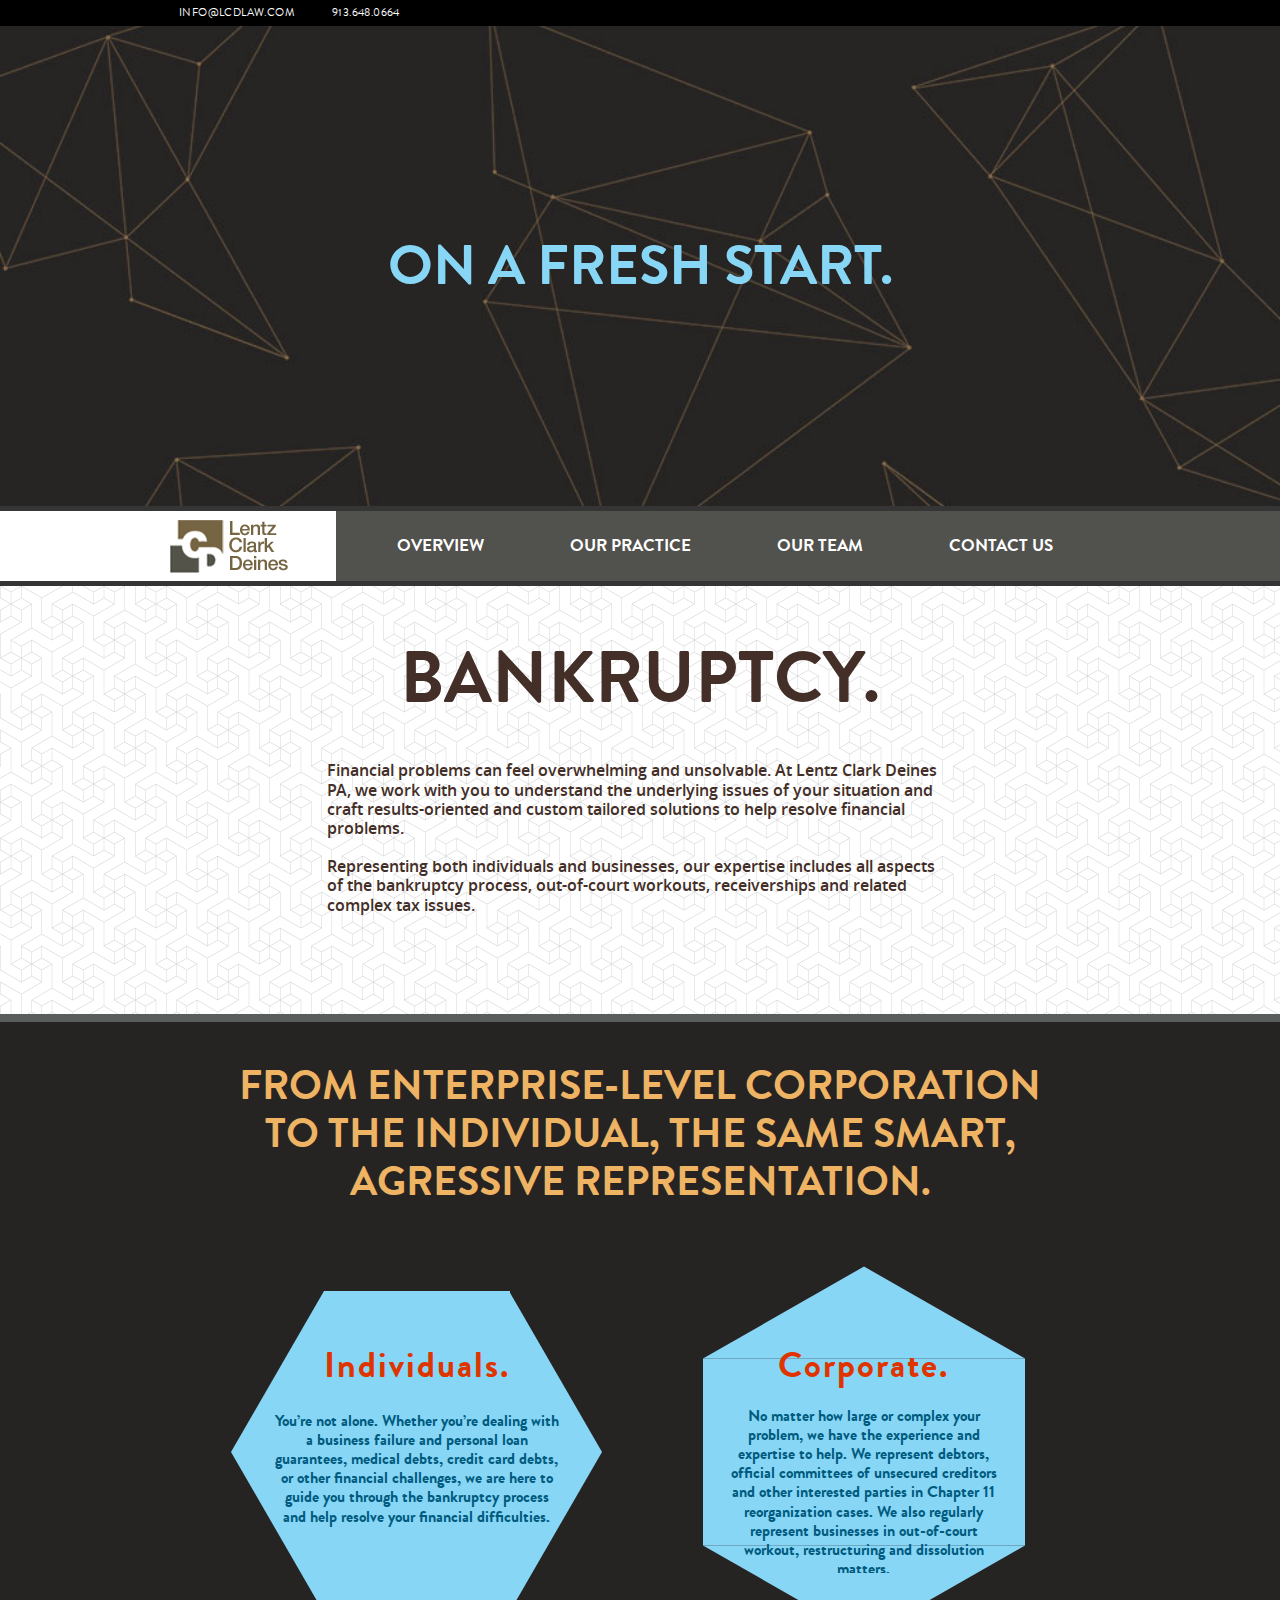
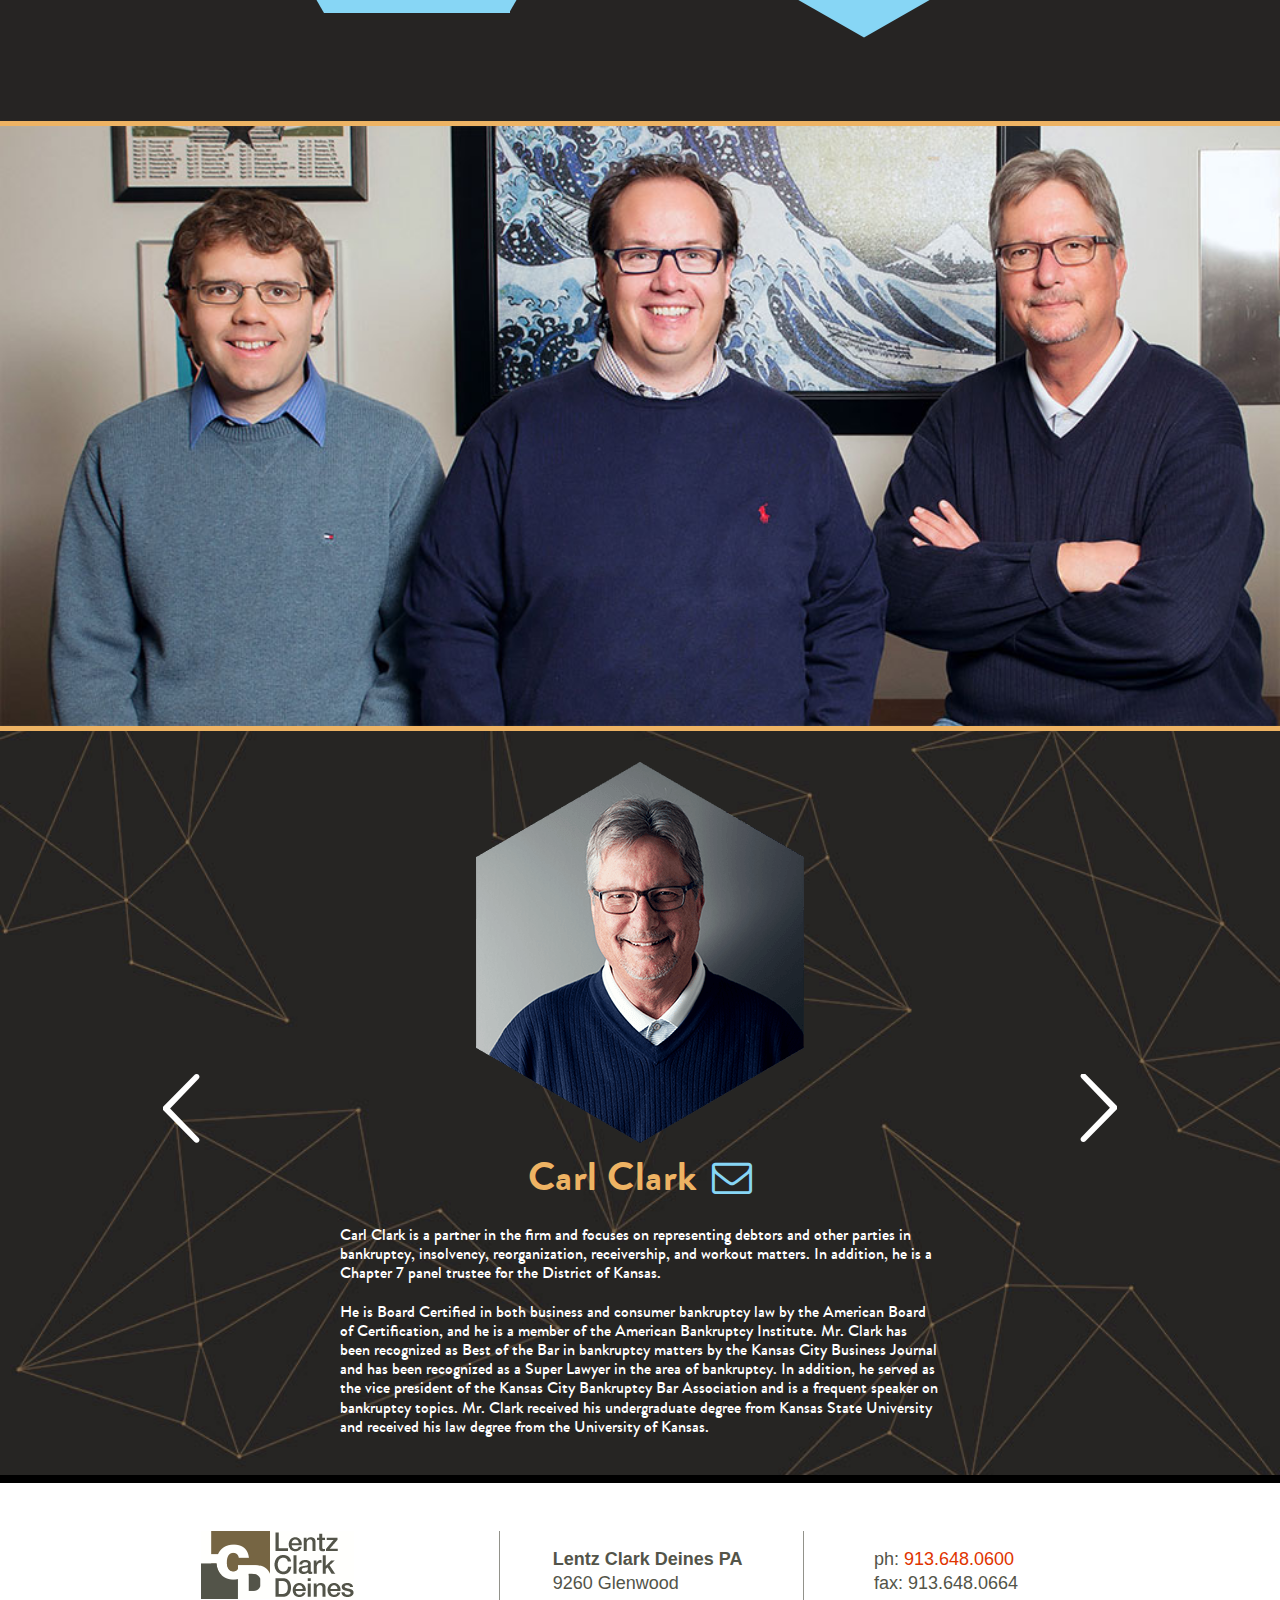
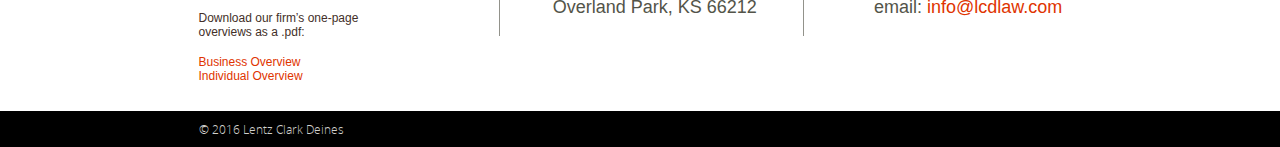
==== index.html @ d504918f "LCD site without JS integrated" ====
<!DOCTYPE html>
<html>
<head>
	<!-- set the encoding of your site -->
	<meta charset="utf-8">
	<!-- set the viewport width and initial-scale on mobile devices -->
	<meta name="viewport" content="width=device-width, initial-scale=1.0">
	<title>LentzClarkDeines</title>
	<!-- include the site stylesheet -->
	<link media="all" rel="stylesheet" href="css/main.css">
	<!-- include jQuery library -->
	<script type="text/javascript" src="http://ajax.googleapis.com/ajax/libs/jquery/1.11.2/jquery.min.js" defer></script>
	<script type="text/javascript">window.jQuery || document.write('<script src="js/jquery-1.11.2.min.js"><\/script>')</script>
	<!-- include custom JavaScript -->
	<script type="text/javascript" src="js/jquery.main.js" defer></script>
</head>
<body>
	<!-- main container of all the page elements -->
	<div id="wrapper">
		<!-- topbar -->
		<div class="topbar">
			<div class="container">
				<ul>
					<li><a href="mailto:&#105;&#110;&#102;&#111;&#064;&#108;&#099;&#100;&#108;&#097;&#119;&#046;&#099;&#111;&#109;">&#105;&#110;&#102;&#111;&#064;&#108;&#099;&#100;&#108;&#097;&#119;&#046;&#099;&#111;&#109;</a></li>
					<li><a href="tel:9136480664">913.648.0664</a></li>
				</ul>
			</div>
		</div>
		<!-- visaul -->
		<section class="visual">
			<div class="container">
				<span class="onload">A Fresh Perspective.</span>
				<span class="afterload">On A Fresh Start.</span>
			</div>
		</section
		><!-- header of the page -->
		<header id="header">
			<div class="fixed-block">
				<div class="container">
					<!-- page logo -->
					<div class="logo"><a href=""><img src="images/logo.png" alt="LentzClarkDeines"></a></div>
					<!-- main navigation of the page -->
					<a href="#" class="nav-opener"><span></span></a>
					<nav id="nav">
						<ul>
							<li><a href="#overview">overview</a></li>
							<li><a href="#practice">our practice</a></li>
							<li><a href="#team">Our Team</a></li>
							<li><a href="#footer">Contact us</a></li>
						</ul>
					</nav>
				</div>
			</div>
		</header>
		<!-- contain main informative part of the site -->
		<div id="main">
			<!-- overview -->
			<div class="overview" id="overview">
				<div class="container">
					<h1>Bankruptcy.</h1>
					<p>Financial problems can feel overwhelming and unsolvable. At Lentz Clark Deines PA, we work with you to understand the underlying issues of your situation and craft results-oriented and custom tailored solutions to help resolve financial problems.</p>
					<p>Representing both individuals and businesses, our expertise includes all aspects of the bankruptcy process, out-of-court workouts, receiverships and related complex tax issues.</p>
				</div>
			</div>
			<!-- practice -->
			<div class="practice" id="practice">
				<div class="container">
					<h2>From enterprise-level corporation to the individual, the same smart, agressive representation.</h2>
					<div class="two-columns">
						<div class="column">
							<div class="box box1">
								<span class="shape"></span>
								<div class="text">
									<h3>Individuals.</h3>
									<p>You’re not alone. Whether you’re dealing with a business failure and personal loan guarantees, medical debts, credit card debts, or other financial challenges, we are here to guide you through the bankruptcy process and help resolve your financial difficulties.</p>
								</div>
							</div>
						</div>
						<div class="column">
							<div class="box box2">
								<span class="shape"></span>
								<div class="text">
									<h3>Corporate.</h3>
									<p>No matter how large or complex your problem, we have the experience and expertise to help. We represent debtors, official committees of unsecured creditors and other interested parties in Chapter 11 reorganization cases. We also regularly represent businesses in out-of-court workout, restructuring and dissolution matters.</p>
								</div>
							</div>
						</div>
					</div>
				</div>
			</div>
			<!-- photo holder -->
			<div class="photo-holder">
				<img src="images/img01.jpg" alt="">
			</div>
			<!-- team -->
			<div class="team" id="team">
				<div class="container">
					<div class="slideset">
						<div class="slide">
							<div class="img-holder">
								<img src="images/img02.png" alt="">
							</div>
							<strong class="title">Carl Clark <a href="mailto:&#105;&#110;&#102;&#111;&#064;&#108;&#099;&#100;&#108;&#097;&#119;&#046;&#099;&#111;&#109;" class="icon-envelope-o"></a></strong>
							<p>Carl Clark is a partner in the firm and focuses on representing debtors and other parties in bankruptcy, insolvency, reorganization, receivership, and workout matters. In addition, he is a Chapter 7 panel trustee for the District of Kansas.</p>
							<p>He is Board Certified in both business and consumer bankruptcy law by the American Board of Certification, and he is a member of the American Bankruptcy Institute. Mr. Clark has been recognized as Best of the Bar in bankruptcy matters by the Kansas City Business Journal and has been recognized as a Super Lawyer in the area of bankruptcy. In addition, he served as the vice president of the Kansas City Bankruptcy Bar Association and is a frequent speaker on bankruptcy topics. Mr. Clark received his undergraduate degree from Kansas State University and received his law degree from the University of Kansas.</p>
						</div>
						<div class="slide">
							<div class="img-holder">
								<img src="images/img02.png" alt="">
							</div>
							<strong class="title">Carl Clark 2 <a href="mailto:&#105;&#110;&#102;&#111;&#064;&#108;&#099;&#100;&#108;&#097;&#119;&#046;&#099;&#111;&#109;" class="icon-envelope-o"></a></strong>
							<p>Carl Clark is a partner in the firm and focuses on representing debtors and other parties in bankruptcy, insolvency, reorganization, receivership, and workout matters. In addition, he is a Chapter 7 panel trustee for the District of Kansas.</p>
							<p>He is Board Certified in both business and consumer bankruptcy law by the American Board of Certification, and he is a member of the American Bankruptcy Institute. Mr. Clark has been recognized as Best of the Bar in bankruptcy matters by the Kansas City Business Journal and has been recognized as a Super Lawyer in the area of bankruptcy. In addition, he served as the vice president of the Kansas City Bankruptcy Bar Association and is a frequent speaker on bankruptcy topics. Mr. Clark received his undergraduate degree from Kansas State University and received his law degree from the University of Kansas.</p>
						</div>
					</div>
					<a class="btn-prev" href="#"><i class="icon-arrow-left"></i></a>
					<a class="btn-next" href="#"><i class="icon-arrow-right"></i></a>
				</div>
			</div>
		</div>
		<!-- footer of the page -->
		<footer id="footer">
			<div class="container">
				<div class="info">
					<!-- page logo -->
					<div class="logo"><a href=""><img src="images/logo2.png" alt="LentzClarkDeines"></a></div>
					<p>Download our firm’s one-page <br>overviews as a .pdf:</p>
					<ul>
						<li><a href="">Business Overview</a></li>
						<li><a href="">Individual Overview</a></li>
					</ul>
				</div>
				<div class="contact">
					<address><strong>Lentz Clark Deines PA</strong> 9260 Glenwood <br>Overland Park, KS 66212</address>
					<ul>
						<li>ph: <a href="tel:9136480600">913.648.0600</a></li>
						<li>fax: 913.648.0664</li>
						<li>email: <a href="mailto:&#105;&#110;&#102;&#111;&#064;&#108;&#099;&#100;&#108;&#097;&#119;&#046;&#099;&#111;&#109;">&#105;&#110;&#102;&#111;&#064;&#108;&#099;&#100;&#108;&#097;&#119;&#046;&#099;&#111;&#109;</a></li>
					</ul>
				</div>
			</div>
			<div class="copyrights">
				<div class="container">
					<p>&copy; 2016 <a href="">Lentz Clark Deines</a></p>
				</div>
			</div>
		</footer>
	</div>
</body>
</html>
---- css/main.css ----
/* ---------------------------------------------------------
	1. General reset
	2. Embedded fonts styles
	3. icomoon fonts styles
	4. Common site styles
	5. Print style
	---------------------------------------------------------*/

/*! normalize.css v3.0.3 | MIT License | github.com/necolas/normalize.css */

/**
 * 1. Set default font family to sans-serif.
 * 2. Prevent iOS and IE text size adjust after device orientation change,
 *    without disabling user zoom.
 */

html {
	font-family: sans-serif; /* 1 */
	-ms-text-size-adjust: 100%; /* 2 */
	-webkit-text-size-adjust: 100%; /* 2 */
}

/**
 * Remove default margin.
 */

body {
	margin: 0;
}

/* HTML5 display definitions
   ========================================================================== */

/**
 * Correct `block` display not defined for any HTML5 element in IE 8/9.
 * Correct `block` display not defined for `details` or `summary` in IE 10/11
 * and Firefox.
 * Correct `block` display not defined for `main` in IE 11.
 */

article,
aside,
details,
figcaption,
figure,
footer,
header,
hgroup,
main,
menu,
nav,
section,
summary {
	display: block;
}

/**
 * 1. Correct `inline-block` display not defined in IE 8/9.
 * 2. Normalize vertical alignment of `progress` in Chrome, Firefox, and Opera.
 */

audio,
canvas,
progress,
video {
	display: inline-block; /* 1 */
	vertical-align: baseline; /* 2 */
}

/**
 * Prevent modern browsers from displaying `audio` without controls.
 * Remove excess height in iOS 5 devices.
 */

audio:not([controls]) {
	display: none;
	height: 0;
}

/**
 * Address `[hidden]` styling not present in IE 8/9/10.
 * Hide the `template` element in IE 8/9/10/11, Safari, and Firefox < 22.
 */

[hidden],
template {
	display: none;
}

/* Links
   ========================================================================== */

/**
 * Remove the gray background color from active links in IE 10.
 */

a {
	background-color: transparent;
}

/**
 * Improve readability of focused elements when they are also in an
 * active/hover state.
 */

a:active,
a:hover {
	outline: 0;
}

/* Text-level semantics
   ========================================================================== */

/**
 * Address styling not present in IE 8/9/10/11, Safari, and Chrome.
 */

abbr[title] {
	border-bottom: 1px dotted;
}

/**
 * Address style set to `bolder` in Firefox 4+, Safari, and Chrome.
 */

b,
strong {
	font-weight: bold;
}

/**
 * Address styling not present in Safari and Chrome.
 */

dfn {
	font-style: italic;
}

/**
 * Address variable `h1` font-size and margin within `section` and `article`
 * contexts in Firefox 4+, Safari, and Chrome.
 */

h1 {
	font-size: 2em;
	margin: .67em 0;
}

/**
 * Address styling not present in IE 8/9.
 */

mark {
	background: #ff0;
	color: #000;
}

/**
 * Address inconsistent and variable font size in all browsers.
 */

small {
	font-size: 80%;
}

/**
 * Prevent `sub` and `sup` affecting `line-height` in all browsers.
 */

sub,
sup {
	font-size: 75%;
	line-height: 0;
	position: relative;
	vertical-align: baseline;
}

sup {
	top: -.5em;
}

sub {
	bottom: -.25em;
}

/* Embedded content
   ========================================================================== */

/**
 * Remove border when inside `a` element in IE 8/9/10.
 */

img {
	border: 0;
}

/**
 * Correct overflow not hidden in IE 9/10/11.
 */

svg:not(:root) {
	overflow: hidden;
}

/* Grouping content
   ========================================================================== */

/**
 * Address margin not present in IE 8/9 and Safari.
 */

figure {
	margin: 1em 40px;
}

/**
 * Address differences between Firefox and other browsers.
 */

hr {
	box-sizing: content-box;
	height: 0;
}

/**
 * Contain overflow in all browsers.
 */

pre {
	overflow: auto;
}

/**
 * Address odd `em`-unit font size rendering in all browsers.
 */

code,
kbd,
pre,
samp {
	font-family: monospace, monospace;
	font-size: 1em;
}

/* Forms
   ========================================================================== */

/**
 * Known limitation: by default, Chrome and Safari on OS X allow very limited
 * styling of `select`, unless a `border` property is set.
 */

/**
 * 1. Correct color not being inherited.
 *    Known issue: affects color of disabled elements.
 * 2. Correct font properties not being inherited.
 * 3. Address margins set differently in Firefox 4+, Safari, and Chrome.
 */

button,
input,
optgroup,
select,
textarea {
	color: inherit; /* 1 */
	font: inherit; /* 2 */
	margin: 0; /* 3 */
}

/**
 * Address `overflow` set to `hidden` in IE 8/9/10/11.
 */

button {
	overflow: visible;
}

/**
 * Address inconsistent `text-transform` inheritance for `button` and `select`.
 * All other form control elements do not inherit `text-transform` values.
 * Correct `button` style inheritance in Firefox, IE 8/9/10/11, and Opera.
 * Correct `select` style inheritance in Firefox.
 */

button,
select {
	text-transform: none;
}

/**
 * 1. Avoid the WebKit bug in Android 4.0.* where (2) destroys native `audio`
 *    and `video` controls.
 * 2. Correct inability to style clickable `input` types in iOS.
 * 3. Improve usability and consistency of cursor style between image-type
 *    `input` and others.
 */

button,
html input[type="button"],
input[type="reset"],
input[type="submit"] {
	-webkit-appearance: button; /* 2 */
	cursor: pointer; /* 3 */
}

/**
 * Re-set default cursor for disabled elements.
 */

button[disabled],
html input[disabled] {
	cursor: default;
}

/**
 * Remove inner padding and border in Firefox 4+.
 */

button::-moz-focus-inner,
input::-moz-focus-inner {
	border: 0;
	padding: 0;
}

/**
 * Address Firefox 4+ setting `line-height` on `input` using `!important` in
 * the UA stylesheet.
 */

input {
	line-height: normal;
}

/**
 * It's recommended that you don't attempt to style these elements.
 * Firefox's implementation doesn't respect box-sizing, padding, or width.
 *
 * 1. Address box sizing set to `content-box` in IE 8/9/10.
 * 2. Remove excess padding in IE 8/9/10.
 */

input[type="checkbox"],
input[type="radio"] {
	box-sizing: border-box; /* 1 */
	padding: 0; /* 2 */
}

/**
 * Fix the cursor style for Chrome's increment/decrement buttons. For certain
 * `font-size` values of the `input`, it causes the cursor style of the
 * decrement button to change from `default` to `text`.
 */

input[type="number"]::-webkit-inner-spin-button,
input[type="number"]::-webkit-outer-spin-button {
	height: auto;
}

/**
 * 1. Address `appearance` set to `searchfield` in Safari and Chrome.
 * 2. Address `box-sizing` set to `border-box` in Safari and Chrome.
 */

input[type="search"] {
	-webkit-appearance: textfield; /* 1 */
	box-sizing: content-box; /* 2 */
}

/**
 * Remove inner padding and search cancel button in Safari and Chrome on OS X.
 * Safari (but not Chrome) clips the cancel button when the search input has
 * padding (and `textfield` appearance).
 */

input[type="search"]::-webkit-search-cancel-button,
input[type="search"]::-webkit-search-decoration {
	-webkit-appearance: none;
}

/**
 * Define consistent border, margin, and padding.
 */

fieldset {
	border: 1px solid #c0c0c0;
	margin: 0 2px;
	padding: .35em .625em .75em;
}

/**
 * 1. Correct `color` not being inherited in IE 8/9/10/11.
 * 2. Remove padding so people aren't caught out if they zero out fieldsets.
 */

legend {
	border: 0; /* 1 */
	padding: 0; /* 2 */
}

/**
 * Remove default vertical scrollbar in IE 8/9/10/11.
 */

textarea {
	overflow: auto;
}

/**
 * Don't inherit the `font-weight` (applied by a rule above).
 * NOTE: the default cannot safely be changed in Chrome and Safari on OS X.
 */

optgroup {
	font-weight: bold;
}

/* Tables
   ========================================================================== */

/**
 * Remove most spacing between table cells.
 */

table {
	border-collapse: collapse;
	border-spacing: 0;
}

td,
th {
	padding: 0;
}

#nav > ul,
.topbar ul,
#footer .info ul,
#footer .contact ul {
	margin: 0;
	padding: 0;
	list-style: none;
}

.clearfix:after,
.container:after {
	content: "";
	display: block;
	clear: both;
}

.ellipsis {
	white-space: nowrap; /* 1 */
	text-overflow: ellipsis; /* 2 */
	overflow: hidden;
}

html {
	box-sizing: border-box;
}

*,
*:before,
*:after {
	box-sizing: inherit;
}

* {
	max-height: 1000000px;
}

body {
	color: #432f28;
	background: #fff;
	font: 16px/1.2 "open_sans", "Arial", sans-serif;
	min-width: 320px;
	-webkit-font-smoothing: antialiased;
	-moz-osx-font-smoothing: grayscale;
}

img {
	max-width: 100%;
	height: auto;
}

.gm-style img {
	max-width: none;
}

h1,
.h1,
h2,
.h2,
h3,
.h3,
h4,
.h4,
h5,
.h5,
h6,
.h6,
.h {
	font-family: "brandon_grotesque", "Arial", sans-serif;
	font-weight: bold;
	margin: 0 0 .5em;
	color: inherit;
}

h1,
.h1 {
	font-size: 30px;
}

h2,
.h2 {
	font-size: 27px;
}

h3,
.h3 {
	font-size: 24px;
}

h4,
.h4 {
	font-size: 21px;
}

h5,
.h5 {
	font-size: 17px;
}

h6,
.h6 {
	font-size: 15px;
}

p {
	margin: 0 0 1em;
}

a {
	color: #e03400;
}

a:hover,
a:focus {
	text-decoration: none;
}

a:hover {
	color: inherit;
}

form,
fieldset {
	margin: 0;
	padding: 0;
	border-style: none;
}

input[type="text"],
input[type="tel"],
input[type="email"],
input[type="search"],
input[type="password"],
textarea {
	-webkit-appearance: none;
	-webkit-border-radius: 0;
	box-sizing: border-box;
	border: 1px solid #51514d;
	padding: .4em .7em;
}

input[type="text"]:focus,
input[type="tel"]:focus,
input[type="email"]:focus,
input[type="search"]:focus,
input[type="password"]:focus,
textarea:focus {
	border-color: #000;
}

input[type="text"]::-webkit-input-placeholder,
input[type="tel"]::-webkit-input-placeholder,
input[type="email"]::-webkit-input-placeholder,
input[type="search"]::-webkit-input-placeholder,
input[type="password"]::-webkit-input-placeholder,
textarea::-webkit-input-placeholder {
	color: #51514d;
}

input[type="text"]::-moz-placeholder,
input[type="tel"]::-moz-placeholder,
input[type="email"]::-moz-placeholder,
input[type="search"]::-moz-placeholder,
input[type="password"]::-moz-placeholder,
textarea::-moz-placeholder {
	opacity: 1;
	color: #51514d;
}

input[type="text"]:-moz-placeholder,
input[type="tel"]:-moz-placeholder,
input[type="email"]:-moz-placeholder,
input[type="search"]:-moz-placeholder,
input[type="password"]:-moz-placeholder,
textarea:-moz-placeholder {
	color: #51514d;
}

input[type="text"]:-ms-input-placeholder,
input[type="tel"]:-ms-input-placeholder,
input[type="email"]:-ms-input-placeholder,
input[type="search"]:-ms-input-placeholder,
input[type="password"]:-ms-input-placeholder,
textarea:-ms-input-placeholder {
	color: #51514d;
}

input[type="text"].placeholder,
input[type="tel"].placeholder,
input[type="email"].placeholder,
input[type="search"].placeholder,
input[type="password"].placeholder,
textarea.placeholder {
	color: #51514d;
}

select {
	-webkit-border-radius: 0;
}

textarea {
	resize: vertical;
	vertical-align: top;
}

button,
input[type="button"],
input[type="reset"],
input[type="file"],
input[type="submit"] {
	-webkit-appearance: none;
	-webkit-border-radius: 0;
	cursor: pointer;
}

/*  ---------------------------------------------------------
	2. Embedded fonts styles
	---------------------------------------------------------*/

@font-face {
	font-family: brandon_grotesque;
	src: url("../fonts/brandon_reg-webfont.eot");
	src: url("../fonts/brandon_reg-webfont.eot?#iefix") format("embedded-opentype"), url("../fonts/brandon_reg-webfont.woff") format("woff"), url("../fonts/brandon_reg-webfont.ttf") format("truetype"), url("../fonts/brandon_reg-webfont.svg#brandon_grotesque") format("svg");
	font-weight: normal;
	font-style: normal;
}

@font-face {
	font-family: brandon_grotesque;
	src: url("../fonts/brandon_med-webfont.eot");
	src: url("../fonts/brandon_med-webfont.eot?#iefix") format("embedded-opentype"), url("../fonts/brandon_med-webfont.woff") format("woff"), url("../fonts/brandon_med-webfont.ttf") format("truetype"), url("../fonts/brandon_med-webfont.svg#brandon_grotesque") format("svg");
	font-weight: 500;
	font-style: normal;
}

@font-face {
	font-family: brandon_grotesque;
	src: url("../fonts/brandon_bld-webfont.eot");
	src: url("../fonts/brandon_bld-webfont.eot?#iefix") format("embedded-opentype"), url("../fonts/brandon_bld-webfont.woff") format("woff"), url("../fonts/brandon_bld-webfont.ttf") format("truetype"), url("../fonts/brandon_bld-webfont.svg#brandon_grotesque") format("svg");
	font-weight: bold;
	font-style: normal;
}

@font-face {
	font-family: montserrat;
	src: url("../fonts/montserrat-bold-webfont.eot");
	src: url("../fonts/montserrat-bold-webfont.eot?#iefix") format("embedded-opentype"), url("../fonts/montserrat-bold-webfont.woff") format("woff"), url("../fonts/montserrat-bold-webfont.ttf") format("truetype"), url("../fonts/montserrat-bold-webfont.svg#montserrat") format("svg");
	font-weight: bold;
	font-style: normal;
}

@font-face {
	font-family: open_sans;
	src: url("../fonts/opensans-light-webfont.eot");
	src: url("../fonts/opensans-light-webfont.eot?#iefix") format("embedded-opentype"), url("../fonts/opensans-light-webfont.woff") format("woff"), url("../fonts/opensans-light-webfont.ttf") format("truetype"), url("../fonts/opensans-light-webfont.svg#open_sans") format("svg");
	font-weight: 300;
	font-style: normal;
}

@font-face {
	font-family: open_sans;
	src: url("../fonts/opensans-webfont.eot");
	src: url("../fonts/opensans-webfont.eot?#iefix") format("embedded-opentype"), url("../fonts/opensans-webfont.woff") format("woff"), url("../fonts/opensans-webfont.ttf") format("truetype"), url("../fonts/opensans-webfont.svg#open_sans") format("svg");
	font-weight: normal;
	font-style: normal;
}

@font-face {
	font-family: open_sans;
	src: url("../fonts/opensans-semibold-webfont.eot");
	src: url("../fonts/opensans-semibold-webfont.eot?#iefix") format("embedded-opentype"), url("../fonts/opensans-semibold-webfont.woff") format("woff"), url("../fonts/opensans-semibold-webfont.ttf") format("truetype"), url("../fonts/opensans-semibold-webfont.svg#open_sans") format("svg");
	font-weight: 600;
	font-style: normal;
}

/*  ---------------------------------------------------------
	3. icomoon fonts styles
	---------------------------------------------------------*/

@font-face {
	font-family: icomoon;
	src: url("../fonts/icomoon.eot");
	src: url("../fonts/icomoon.eot?#iefix") format("embedded-opentype"), url("../fonts/icomoon.woff") format("woff"), url("../fonts/icomoon.ttf") format("truetype"), url("../fonts/icomoon.svg#icomoon") format("svg");
	font-weight: normal;
	font-style: normal;
}

[class^="icon-"],
[class*=" icon-"] {
	font-family: "icomoon" !important;
	speak: none;
	font-style: normal;
	font-weight: normal;
	font-variant: normal;
	text-transform: none;
	line-height: 1;
	-webkit-font-smoothing: antialiased;
	-moz-osx-font-smoothing: grayscale;
}

.icon-envelope-o:before {
	content: "\e900";
}

.icon-arrow-right:before {
	content: "\e901";
}

.icon-arrow-left:before {
	content: "\e902";
}

/* header styles */

#header {
	height: 60px;
	position: relative; /* page logo styles */
}

#header .fixed-block {
	width: 100%;
	height: 60px;
	min-width: 320px;
	background: #fff;
	border-width: 3px 0;
	border-style: solid;
	border-color: #353535;
	background: #51514d;
	position: absolute;
	top: 0;
	left: 0;
	z-index: 99;
}

#header .container {
	max-width: 970px;
}

#header .logo {
	width: 133px;
	float: left;
	padding: 5px 35px 5px 0;
	position: relative;
}

#header .logo:before {
	content: "";
	position: absolute;
	top: 0;
	left: -9999px;
	right: 0;
	bottom: 0;
	background: #fff;
	z-index: -1;
}

#header .logo img {
	width: 100%;
	max-width: inherit;
	height: auto;
	display: block;
}

/* nav opener styles */

.nav-opener {
	width: 40px;
	height: 40px;
	display: inline-block;
	vertical-align: top;
	position: absolute;
	top: 8px;
	right: 15px;
	border-radius: 3px;
	border: 1px solid #fff;
}

.nav-opener:before,
.nav-opener:after,
.nav-opener span {
	background: #fff;
	border-radius: 4px;
	position: absolute;
	top: 50%;
	left: 15%;
	right: 15%;
	height: 4px;
	margin-top: -2px;
	-webkit-transition: all .2s linear;
	transition: all .2s linear;
}

.nav-opener:before,
.nav-opener:after {
	content: "";
	top: 30%;
}

.nav-opener:after {
	top: 70%;
}

.nav-active .nav-opener span {
	opacity: 0;
}

.nav-active .nav-opener:after,
.nav-active .nav-opener:before {
	-ms-transform: rotate(45deg);
	-webkit-transform: rotate(45deg);
	transform: rotate(45deg);
	top: 50%;
	left: 15%;
	right: 15%;
}

.nav-active .nav-opener:after {
	-ms-transform: rotate(-45deg);
	-webkit-transform: rotate(-45deg);
	transform: rotate(-45deg);
}

.nav-opener:hover {
	opacity: .9;
}

/* main navigation styles */

#nav {
	width: 250px;
	background: none;
	border: none;
	font: bold 15px/20px "brandon_grotesque", "Arial", sans-serif;
	text-transform: uppercase;
	position: fixed;
	top: 0;
	left: -250px;
	bottom: 0;
	overflow-y: auto;
	z-index: 9999;
	background: #51514d;
	border-right: 3px solid #353535;
	-webkit-transition: all linear .3s;
	transition: all linear .3s;
}

.nav-active #nav {
	left: 0;
}

#nav > ul {
	padding: 20px 5px;
	position: relative;
}

#nav > ul > li {
	margin: 0 0 5px;
}

#nav > ul > li > a {
	display: block;
	padding: 10px;
	color: #fff;
	background: transparent;
	position: relative;
	-webkit-transition: all linear .3s;
	transition: all linear .3s;
}

#nav > ul > li > a:hover {
	color: #51514d;
	background: #fff;
}

/*  ---------------------------------------------------------
	1. General reset
	---------------------------------------------------------*/

body {
	font-weight: 600;
}

a,
.btn {
	text-decoration: none;
}

a:focus,
a:active,
.btn:focus,
.btn:active {
	opacity: 1 !important;
}

h1,
.h1 {
	font-weight: bold;
	margin: 0 0 10px;
}

h2,
.h2 {
	margin: 0 0 10px;
}

h3,
.h3 {
	letter-spacing: .5px;
	margin: 0 0 5px;
}

.btn {
	min-width: 125px;
	padding: 3px 10px;
	display: inline-block;
	vertical-align: top;
	font-size: inherit;
	line-height: 18px;
	font-weight: 500;
	text-transform: uppercase;
	letter-spacing: 1px;
	text-align: center;
	color: #fff;
	background: #000;
	border: none;
}

.btn:hover {
	color: #fff;
	background: #000;
}

input[type="text"],
input[type="tel"],
input[type="email"],
input[type="search"],
input[type="password"],
textarea {
	width: 100%;
	height: 40px;
	font-size: 14px;
	line-height: 20px;
	padding: 10px;
	color: #51514d;
	background: #eeeff1;
	border: none;
	outline: none;
}

textarea {
	height: 122px;
	resize: none;
	overflow-y: auto;
}

.container {
	max-width: 924px;
	padding: 0 15px;
	margin: 0 auto;
	position: relative;
}

p {
	margin: 0 0 19px;
}

/*  ---------------------------------------------------------
	4. Сommon site styles
	---------------------------------------------------------*/

/* main container styles */

#wrapper {
	overflow: hidden;
}

/* topbar styles */

.topbar {
	padding: 5px 0;
	background: #000;
	text-align: center;
}

.topbar .container {
	max-width: 952px;
}

.topbar ul {
	font: 11px/16px "brandon_grotesque", "Arial", sans-serif;
	text-transform: uppercase;
	letter-spacing: -.32em;
}

.topbar ul li {
	display: inline-block;
	vertical-align: top;
	letter-spacing: .4px;
	margin: 0 10px;
}

.topbar ul a {
	color: #fff;
}

.topbar ul a:hover {
	color: #e6e6e6;
}

/* visual styles */

.visual {
	background: url(../images/bg-visual.jpg) no-repeat 50% 13%/cover;
}

.visual .container {
	min-height: 250px;
}

.visual span {
	text-transform: uppercase;
	font: bold 25px/30px "brandon_grotesque", "Arial", sans-serif;
	color: #87d6f5;
	text-align: center;
	position: absolute;
	top: 50%;
	left: 15px;
	right: 15px;
	-webkit-transform: translateY(-50%);
	-ms-transform: translateY(-50%);
	transform: translateY(-50%);
}

.visual .onload {
	opacity: 0;
	-webkit-animation: fadeout 7s;
	animation: fadeout 7s;
}

.visual .afterload {
	opacity: 1;
	-webkit-animation: fadein 7s;
	animation: fadein 7s;
}

/* main informative part styles */

#main {
	overflow: hidden;
}

/* overview styles */

.overview {
	padding: 50px 0 80px;
	border-bottom: 4px solid #595d5c;
	background: url(../images/bg-overview.png);
}

.overview .container {
	max-width: 656px;
}

.overview h1 {
	text-transform: uppercase;
	text-align: center;
}

/* practice styles */

.practice {
	padding: 20px 0;
	color: #eeb363;
	background: #262423;
	overflow: hidden;
	text-align: center;
}

.practice h2 {
	font-size: 25px;
	line-height: 32px;
	text-transform: capitalize;
	padding: 0 0 15px;
	margin: 0;
}

.practice h3 {
	color: #e03400;
	text-transform: capitalize;
}

.practice .two-columns .column {
	-webkit-box-align: center;
	-webkit-align-items: center;
	-ms-flex-align: center;
	align-items: center;
	margin: 0 0 20px;
}

.practice .two-columns .box {
	width: 290px;
	height: 290px;
	color: #005b7f;
	margin: 0 auto;
	font-weight: bold;
	font-family: "brandon_grotesque", "Arial", sans-serif;
	position: relative;
}

.practice .two-columns .box .shape {
	position: absolute;
	top: 50%;
	left: 50%;
	-webkit-transform: translate(-50%, -50%) scale(.8);
	-ms-transform: translate(-50%, -50%) scale(.8);
	transform: translate(-50%, -50%) scale(.8);
}

.practice .two-columns .box .text {
	padding: 40px 0 0;
	margin: 0 auto;
	position: relative;
	z-index: 9;
	overflow: hidden;
	max-height: 247px;
}

.practice .two-columns .box1 .shape {
	width: 186px;
	height: 322px;
	background: #87d6f5;
}

.practice .two-columns .box1 .shape:before {
	content: "";
	position: absolute;
	top: 0;
	left: auto;
	right: 99.7%;
	bottom: auto;
	border-width: 161px 93px 161px 0;
	border-style: solid;
	border-color: transparent #87d6f5 transparent transparent;
}

.practice .two-columns .box1 .shape:after {
	content: "";
	position: absolute;
	top: 0;
	left: 99.7%;
	right: auto;
	bottom: auto;
	border-width: 161px 0 161px 93px;
	border-style: solid;
	border-color: transparent transparent transparent #87d6f5;
}

.practice .two-columns .box1 .text {
	width: 230px;
	max-height: 227px;
}

.practice .two-columns .box2 .shape {
	width: 322px;
	height: 187px;
	background: #87d6f5;
}

.practice .two-columns .box2 .shape:before {
	content: "";
	position: absolute;
	top: auto;
	left: 0;
	right: auto;
	bottom: 100%;
	border-width: 0 161px 92px;
	border-style: solid;
	border-color: transparent transparent #87d6f5;
}

.practice .two-columns .box2 .shape:after {
	content: "";
	position: absolute;
	top: 100%;
	left: 0;
	right: auto;
	bottom: auto;
	border-width: 92px 161px 0;
	border-style: solid;
	border-color: #87d6f5 transparent transparent;
}

.practice .two-columns .box2 .text {
	width: 220px;
}

/* photo holder styles */

.photo-holder {
	border-width: 3px 0;
	border-style: solid;
	border-color: #eeb363;
}

.photo-holder img {
	width: 100%;
	max-width: inherit;
	height: auto;
	display: block;
}

/* team styles */

.team {
	padding: 20px 0;
	color: #fff;
	font-weight: 500;
	font-family: "brandon_grotesque", "Arial", sans-serif;
	border-bottom: 8px solid #000;
	background: url(../images/bg-visual.jpg) no-repeat center/cover;
}

.team .slideset {
	max-width: 600px;
	margin: 0 auto;
	position: relative;
}

.team .slide {
	width: 100%;
	position: absolute;
	z-index: 1;
	left: 0;
	top: 0;
}

.team .slide.active {
	z-index: 2;
}

.team .img-holder {
	max-width: 150px;
	margin: 0 auto 5px;
}

.team .img-holder img {
	width: 100%;
	max-width: inherit;
	height: auto;
	display: block;
}

.team .title {
	padding: 0 35px 0 0;
	display: inline-block;
	vertical-align: top;
	font-size: 25px;
	line-height: 30px;
	font-weight: bold;
	margin: 0 0 5px;
	color: #eeb363;
	position: relative;
	letter-spacing: .5px;
	left: 50%;
	-webkit-transform: translateX(-50%);
	-ms-transform: translateX(-50%);
	transform: translateX(-50%);
}

.team .title [class*="icon-"] {
	position: absolute;
	right: 0;
	top: 1px;
	color: #87d6f5;
}

.team .title [class*="icon-"]:hover {
	color: #eeb363;
}

.team a.btn-prev {
	left: 10px;
}

.team a.btn-next {
	right: 10px;
}

.team a.btn-prev,
.team a.btn-next {
	width: 20px;
	height: 35px;
	font-size: 40px;
	color: #fff;
	position: absolute;
	top: 90px;
	-webkit-transform: translateY(-50%);
	-ms-transform: translateY(-50%);
	transform: translateY(-50%);
	overflow: hidden;
	z-index: 9;
}

.team a.btn-prev:hover,
.team a.btn-next:hover {
	color: #eeb363;
}

.team a.btn-prev i,
.team a.btn-next i {
	display: block;
	position: absolute;
	left: 50%;
	top: 50%;
	-webkit-transform: translate(-50%, -50%);
	-ms-transform: translate(-50%, -50%);
	transform: translate(-50%, -50%);
}

.team.not-enough-slides a.btn-prev,
.team.not-enough-slides a.btn-next {
	visibility: hidden;
}

/* fadeout */

/* fadein */

/* footer styles */

#footer {
	padding: 20px 0 0;
	font-size: 12px;
	font-family: "Helvetica Neue", "Helvetica", sans-serif;
	text-align: center; /* page logo styles */
}

#footer .container {
	max-width: 913px;
}

#footer .info {
	font-weight: 500;
	padding: 0 0 20px;
}

#footer .info p {
	margin: 0 0 10px;
}

#footer .logo {
	width: 120px;
	margin: 0 auto 10px;
}

#footer .logo img {
	width: 100%;
	max-width: inherit;
	height: auto;
	display: block;
}

#footer .contact {
	overflow: hidden;
	color: #535449;
	font-size: 16px;
	line-height: 20px;
	font-weight: 300;
}

#footer .contact address {
	font-style: normal;
	padding: 10px 0;
	border-width: 1px 0 0;
	border-style: solid;
	border-color: #92928b;
}

#footer .contact address strong {
	display: block;
	font-weight: 600;
}

#footer .contact ul {
	padding: 10px 0;
	border-width: 1px 0 0;
	border-style: solid;
	border-color: #92928b;
}

#footer .copyrights {
	padding: 10px 0;
	font: 300 12px/16px "open_sans", "Arial", sans-serif;
	color: #d1d1ce;
	background: #000;
}

#footer .copyrights p {
	margin: 0;
}

#footer .copyrights a {
	color: #d1d1ce;
}

#footer .copyrights a:hover {
	color: #fff;
}

/*  ---------------------------------------------------------
	5. Print style
	---------------------------------------------------------*/

@media (min-width: 480px) {
	.visual span {
		font-size: 35px;
		line-height: 40px;
	}

	#footer .contact {
		display: -webkit-box;
		display: -webkit-flex;
		display: -ms-flexbox;
		display: flex;
		text-align: left;
	}

	#footer .contact address {
		width: 52.2%;
		padding: 15px 20px;
		border-width: 0 0 0 1px;
	}

	#footer .contact ul {
		width: 47.8%;
		padding: 15px 20px;
		border-width: 0 0 0 1px;
	}
}

@media (min-width: 768px) {
	#header {
		height: 80px;
	}

	#header .fixed-block {
		height: 80px;
		border-width: 5px 0;
	}

	#header .logo {
		width: 166px;
		padding: 9px 48px 8px 0;
	}

	.nav-opener {
		display: none;
	}

	#nav {
		width: auto;
		font-size: 17px;
		line-height: 30px;
		position: static;
		border: none;
		background: none;
		overflow: hidden;
	}

	#nav > ul {
		padding: 0;
		letter-spacing: -.32em;
	}

	#nav > ul > li {
		display: inline-block;
		vertical-align: top;
		letter-spacing: normal;
		margin: 0 0 0 10px;
	}

	#nav > ul > li > a {
		padding: 20px 15px;
	}

	h1,
	.h1 {
		font-size: 50px;
		margin: 0 0 20px;
	}

	h2,
	.h2 {
		font-size: 35px;
	}

	h3,
	.h3 {
		font-size: 30px;
		letter-spacing: 1px;
		margin: 0 0 15px;
	}

	.topbar {
		text-align: left;
	}

	.topbar ul li {
		margin: 0 38px 0 0;
	}

	.visual .container {
		min-height: 400px;
	}

	.visual span {
		font-size: 45px;
		line-height: 50px;
	}

	.overview {
		padding: 40px 0;
		border-bottom-width: 8px;
	}

	.practice {
		padding: 40px 0;
	}

	.practice h2 {
		font-size: 35px;
		line-height: 42px;
		padding: 0 20px 40px;
		text-transform: uppercase;
	}

	.practice .two-columns {
		display: -webkit-box;
		display: -webkit-flex;
		display: -ms-flexbox;
		display: flex;
	}

	.practice .two-columns .column {
		width: 50%;
		display: -webkit-box;
		display: -webkit-flex;
		display: -ms-flexbox;
		display: flex;
		margin: 0 0 42px;
	}

	.practice .two-columns .box {
		width: 373px;
		height: 373px;
	}

	.practice .two-columns .box .shape {
		-webkit-transform: translate(-50%, -50%) scale(1);
		-ms-transform: translate(-50%, -50%) scale(1);
		transform: translate(-50%, -50%) scale(1);
	}

	.practice .two-columns .box .text {
		padding: 80px 0 0;
		max-height: 307px;
	}

	.practice .two-columns .box1 .text {
		width: 290px;
		max-height: 265px;
	}

	.practice .two-columns .box2 .text {
		width: 270px;
	}

	.photo-holder {
		border-width: 5px 0;
	}

	.team {
		padding: 31px 20px 20px;
	}

	.team .img-holder {
		max-width: 328px;
		margin: 0 auto 9px;
	}

	.team .title {
		padding: 0 55px 0 0;
		display: inline-block;
		vertical-align: top;
		font-size: 40px;
		line-height: 50px;
		margin: 0 0 23px;
	}

	.team .title [class*="icon-"] {
		top: 5px;
	}

	.team a.btn-prev {
		left: -15px;
	}

	.team a.btn-next {
		right: -15px;
	}

	.team a.btn-prev,
	.team a.btn-next {
		width: 40px;
		height: 70px;
		font-size: 80px;
		top: 50%;
	}

	#footer {
		padding: 48px 0 0;
		text-align: left;
	}

	#footer .info {
		width: 30%;
		float: left;
		padding: 0 30px 27px 0;
	}

	#footer .info p {
		margin: 0 0 15px;
	}

	#footer .logo {
		width: 153px;
		margin: 0 2px 12px;
	}

	#footer .contact {
		font-size: 18px;
		line-height: 24px;
	}

	#footer .contact address {
		padding: 16px 20px 17px 30px;
	}

	#footer .contact ul {
		padding: 16px 10px 17px 30px;
	}
}

@media (min-width: 1024px) {
	#nav > ul > li {
		margin: 0 0 0 36px;
	}

	#nav > ul > li > a {
		padding: 20px 25px;
	}

	h1,
	.h1 {
		font-size: 72px;
		margin: 0 0 39px;
	}

	h2,
	.h2 {
		font-size: 41px;
		line-height: 48px;
	}

	h3,
	.h3 {
		font-size: 36px;
		line-height: 40px;
		letter-spacing: 2px;
		margin: 0 0 25px;
	}

	input[type="text"],
	input[type="tel"],
	input[type="email"],
	input[type="search"],
	input[type="password"],
	textarea {
		height: 56px;
		font-size: 18px;
		line-height: 26px;
		padding: 15px;
	}

	textarea {
		height: 217px;
	}

	.visual .container {
		min-height: 480px;
	}

	.visual span {
		font-size: 56px;
		line-height: 65px;
	}

	.overview {
		padding: 50px 0 80px;
	}

	.practice h2 {
		font-size: 41px;
		line-height: 48px;
		padding: 0 40px 60px;
	}

	.practice .two-columns .box2 h3 {
		margin: 0 0 20px;
	}

	#footer .info {
		width: 34%;
	}

	#footer .contact address {
		padding: 16px 20px 17px 53px;
	}

	#footer .contact ul {
		padding: 16px 10px 17px 70px;
	}
}

@media print {
	body,
	* {
		color: #000 !important;
		background: #fff !important;
		border-color: #000 !important;
	}

	.topbar {
		margin: 0 0 5px;
		text-align: center;
	}

	.topbar ul li {
		margin: 0 15px;
	}

	.visual,
	#nav,
	.nav-opener,
	.photo-holder,
	.team {
		display: none;
	}

	#header {
		height: auto;
	}

	#header .fixed-block {
		padding: 5px 0;
		height: auto;
		position: static !important;
		border-width: 2px 0;
	}

	#header .logo {
		width: 120px;
		float: none;
		margin: 0 auto;
		padding: 0;
	}

	#header .logo:before {
		display: none;
	}

	#header .logo img {
		-webkit-filter: grayscale(100%);
		filter: grayscale(100%);
	}

	.overview {
		padding: 10px 0;
		border-bottom-width: 3px;
	}

	.overview h1 {
		margin: 0 0 20px;
	}

	.practice {
		padding: 20px 0;
	}

	.practice h2 {
		font-size: 20px;
		line-height: 25px;
		padding: 0 0 5px;
	}

	.practice .two-columns {
		display: block;
	}

	.practice .two-columns .column {
		width: auto;
		display: block;
		margin: 0 0 20px;
	}

	.practice .two-columns .box {
		width: auto;
		height: auto;
	}

	.practice .two-columns .box .shape {
		display: none;
	}

	.practice .two-columns .box .text {
		width: auto !important;
		padding: 0;
		max-height: inherit !important;
	}

	#footer {
		padding: 20px 0;
		text-align: center;
	}

	#footer .info {
		display: none;
	}

	#footer .contact {
		text-align: center;
		display: block;
	}

	#footer .contact address {
		width: auto;
		padding: 10px 0;
		border-width: 1px 0 0;
	}

	#footer .contact ul {
		width: auto;
		padding: 10px 0;
		border-width: 1px 0 0;
	}
}

@-webkit-keyframes fadeout {
	0% {
		opacity: 1;
	}

	40% {
		opacity: 1;
	}

	80% {
		opacity: 0;
	}

	100% {
		opacity: 0;
	}
}

@keyframes fadeout {
	0% {
		opacity: 1;
	}

	40% {
		opacity: 1;
	}

	80% {
		opacity: 0;
	}

	100% {
		opacity: 0;
	}
}

@-webkit-keyframes fadein {
	0% {
		opacity: 0;
	}

	50% {
		opacity: 0;
	}

	80% {
		opacity: 1;
	}

	100% {
		opacity: 1;
	}
}

@keyframes fadein {
	0% {
		opacity: 0;
	}

	50% {
		opacity: 0;
	}

	80% {
		opacity: 1;
	}

	100% {
		opacity: 1;
	}
}
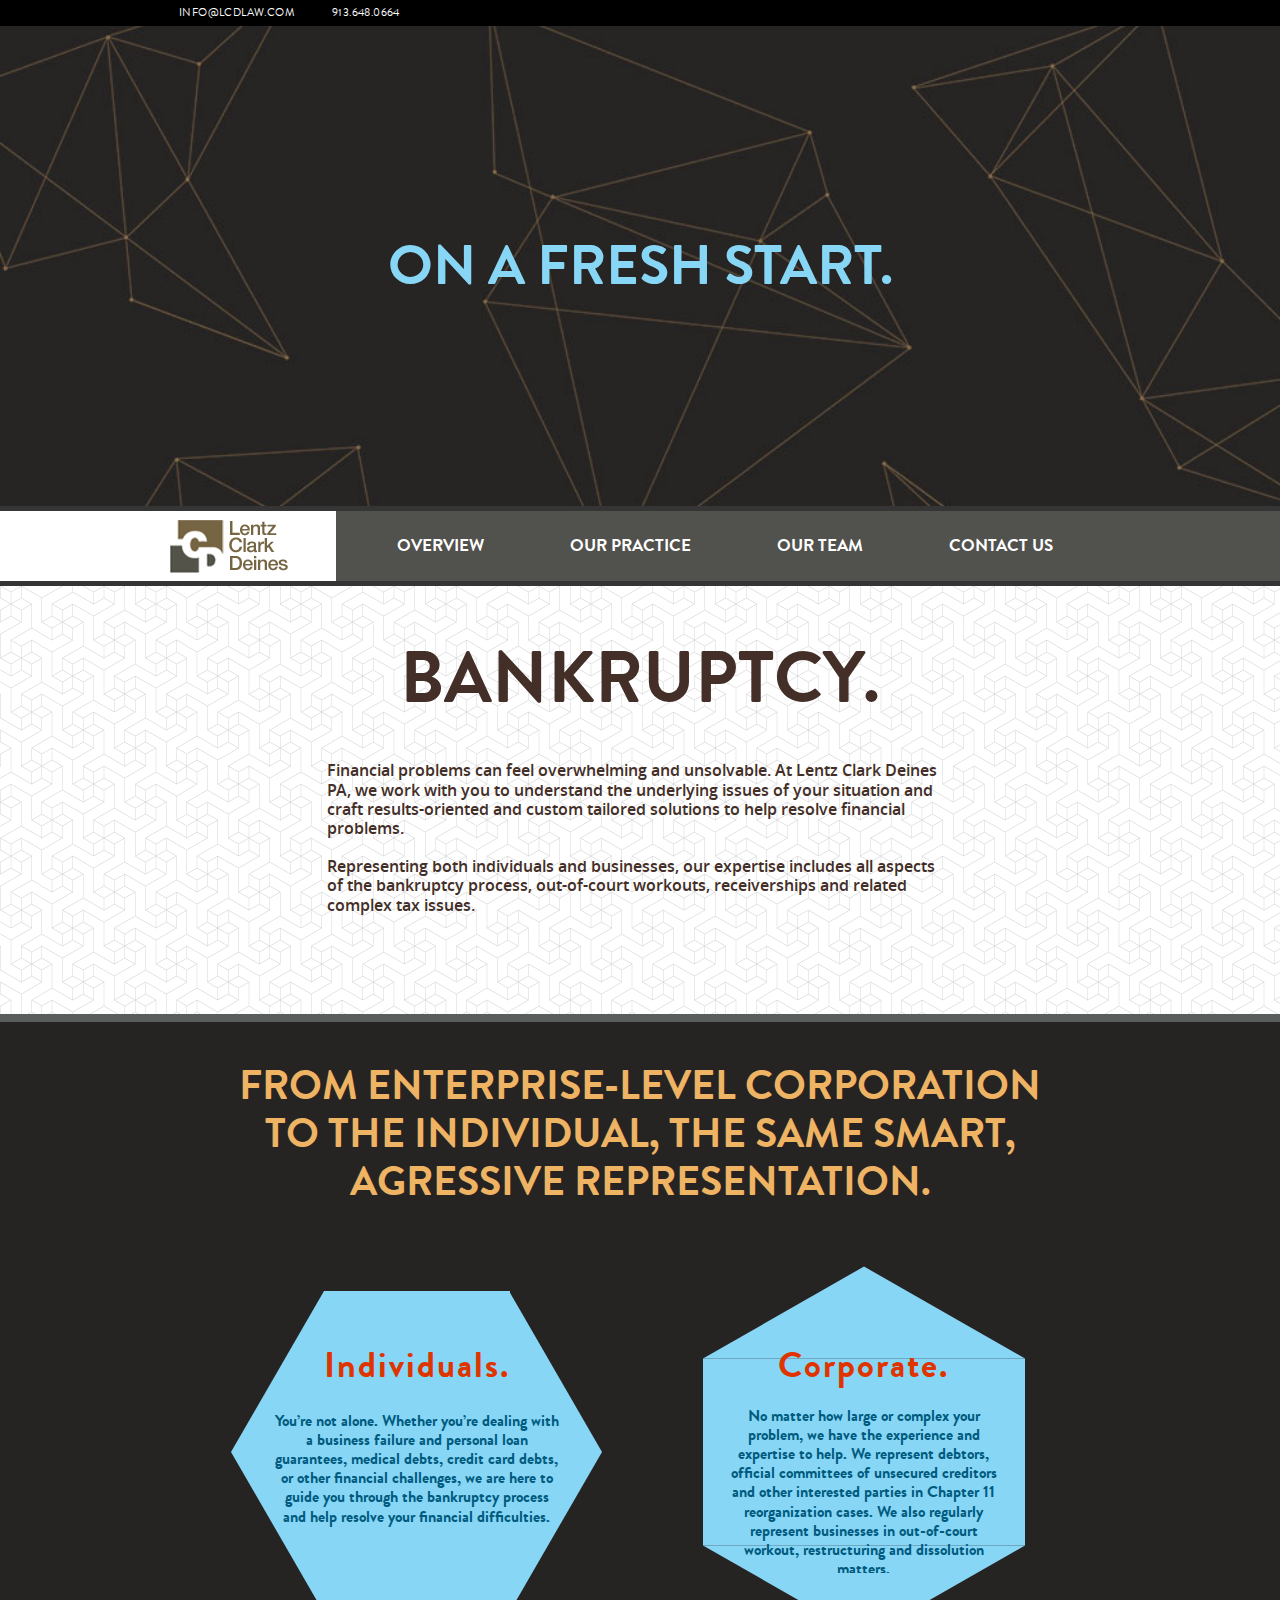
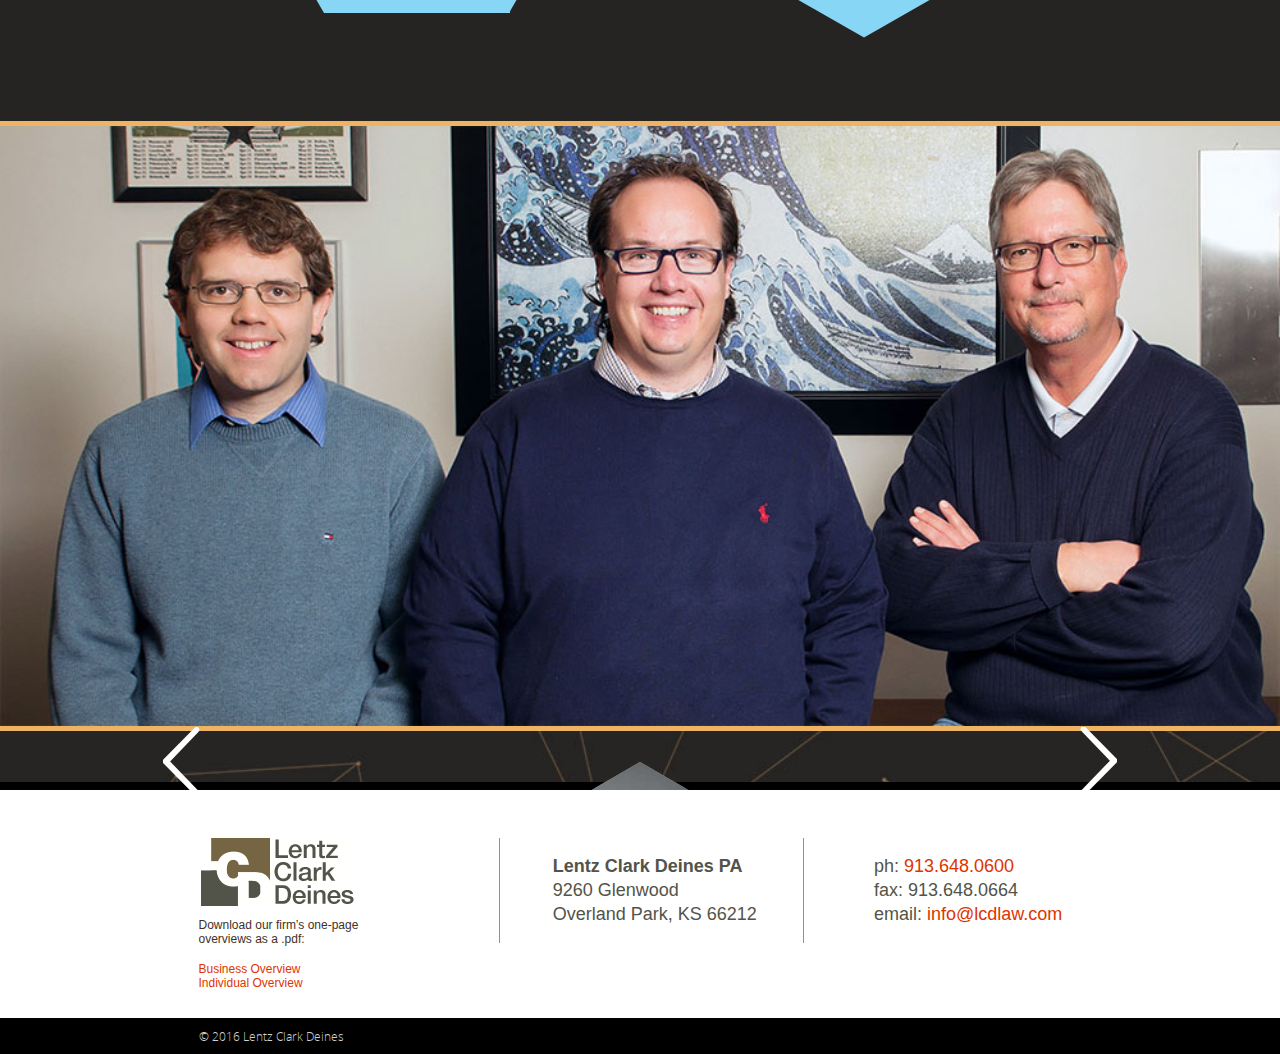
==== commit 30589cd3: "Added images and fixed Shane’s name in slider" ====
--- a/index.html
+++ b/index.html
@@ -13,6 +13,7 @@
 	<script type="text/javascript">window.jQuery || document.write('<script src="js/jquery-1.11.2.min.js"><\/script>')</script>
 	<!-- include custom JavaScript -->
 	<script type="text/javascript" src="js/jquery.main.js" defer></script>
+	<script src="js/particles.js" defer></script>
 </head>
 <body>
 	<!-- main container of all the page elements -->
@@ -32,13 +33,14 @@
 				<span class="onload">A Fresh Perspective.</span>
 				<span class="afterload">On A Fresh Start.</span>
 			</div>
+			<div class="particle-hold" id="particles-js" data-color="#9e8550"></div>
 		</section
 		><!-- header of the page -->
 		<header id="header">
 			<div class="fixed-block">
 				<div class="container">
 					<!-- page logo -->
-					<div class="logo"><a href=""><img src="images/logo.png" alt="LentzClarkDeines"></a></div>
+					<div class="logo"><a href="#"><img src="images/logo.png" alt="LentzClarkDeines"></a></div>
 					<!-- main navigation of the page -->
 					<a href="#" class="nav-opener"><span></span></a>
 					<nav id="nav">
@@ -90,27 +92,37 @@
 			</div>
 			<!-- photo holder -->
 			<div class="photo-holder">
-				<img src="images/img01.jpg" alt="">
+				<img src="images/img01.jpg" alt="image description">
 			</div>
 			<!-- team -->
-			<div class="team" id="team">
+				<div class="team" id="team">
 				<div class="container">
 					<div class="slideset">
 						<div class="slide">
 							<div class="img-holder">
 								<img src="images/img02.png" alt="">
 							</div>
-							<strong class="title">Carl Clark <a href="mailto:&#105;&#110;&#102;&#111;&#064;&#108;&#099;&#100;&#108;&#097;&#119;&#046;&#099;&#111;&#109;" class="icon-envelope-o"></a></strong>
+							<strong class="title">Carl Clark <a href="mailto:cclark@lcdlaw.com;" class="icon-envelope-o"></a></strong>
 							<p>Carl Clark is a partner in the firm and focuses on representing debtors and other parties in bankruptcy, insolvency, reorganization, receivership, and workout matters. In addition, he is a Chapter 7 panel trustee for the District of Kansas.</p>
 							<p>He is Board Certified in both business and consumer bankruptcy law by the American Board of Certification, and he is a member of the American Bankruptcy Institute. Mr. Clark has been recognized as Best of the Bar in bankruptcy matters by the Kansas City Business Journal and has been recognized as a Super Lawyer in the area of bankruptcy. In addition, he served as the vice president of the Kansas City Bankruptcy Bar Association and is a frequent speaker on bankruptcy topics. Mr. Clark received his undergraduate degree from Kansas State University and received his law degree from the University of Kansas.</p>
 						</div>
 						<div class="slide">
 							<div class="img-holder">
-								<img src="images/img02.png" alt="">
+								<img src="images/diamondjeff.png" alt="Jeff Deines">
 							</div>
-							<strong class="title">Carl Clark 2 <a href="mailto:&#105;&#110;&#102;&#111;&#064;&#108;&#099;&#100;&#108;&#097;&#119;&#046;&#099;&#111;&#109;" class="icon-envelope-o"></a></strong>
-							<p>Carl Clark is a partner in the firm and focuses on representing debtors and other parties in bankruptcy, insolvency, reorganization, receivership, and workout matters. In addition, he is a Chapter 7 panel trustee for the District of Kansas.</p>
-							<p>He is Board Certified in both business and consumer bankruptcy law by the American Board of Certification, and he is a member of the American Bankruptcy Institute. Mr. Clark has been recognized as Best of the Bar in bankruptcy matters by the Kansas City Business Journal and has been recognized as a Super Lawyer in the area of bankruptcy. In addition, he served as the vice president of the Kansas City Bankruptcy Bar Association and is a frequent speaker on bankruptcy topics. Mr. Clark received his undergraduate degree from Kansas State University and received his law degree from the University of Kansas.</p>
+							<strong class="title">Jeff Deines<a href="mailto:jdeines@lcdlaw.com;" class="icon-envelope-o"></a></strong>
+							<p>Jeff Deines is a partner in the Firm and has been lead counsel in many large and complex Chapter 11 bankruptcy cases in Kansas and Missouri and is a published author and speaker on bankruptcy topics.</p>
+							<p>Certified in Business Bankruptcy by the American Board of Certification, he has been included on Kansas City Business Journal’s “Best of the Bar” list since 2010 and was recognized as a Kansas and Missouri “Rising Star” by Super Lawyers. He is the former President of the Kansas City Metropolitan Bankruptcy Bar Association.</p>
+							<p>Jeff received his undergraduate degree from The University of Kansas and his law degree from Loyola Law School of Los Angeles. While in law school, Jeff was a member of the Law Review and was on the Dean’s List.</p>
+						</div>
+						<div class="slide">
+							<div class="img-holder">
+								<img src="images/shane.png" alt="Shane McCall">
+							</div>
+							<strong class="title">Shane McCall<a href="smccall@lcdlaw.com;" class="icon-envelope-o"></a></strong>
+							<p>Shane McCall has worked at the firm since the summer of 2009. Mr. McCall focuses on reorganizations, liquidations, receiverships, and other bankruptcy-related matters. He has worked on debtor and creditor issues throughout his career.</p>
+				
+							<p>Mr. McCall has shepherded numerous chapter 11 clients to plan confirmation, while also assisting scores of individuals in receiving relief through successful chapter 7 and chapter 13 bankruptcies. He also represents creditors in bankruptcy proceedings and in connection with receivership actions. When not at work, he enjoys spending time with his wife and son, cooking, and going for walks.</p>
 						</div>
 					</div>
 					<a class="btn-prev" href="#"><i class="icon-arrow-left"></i></a>
@@ -123,11 +135,11 @@
 			<div class="container">
 				<div class="info">
 					<!-- page logo -->
-					<div class="logo"><a href=""><img src="images/logo2.png" alt="LentzClarkDeines"></a></div>
+					<div class="logo"><a href="#"><img src="images/logo2.png" alt="LentzClarkDeines"></a></div>
 					<p>Download our firm’s one-page <br>overviews as a .pdf:</p>
 					<ul>
-						<li><a href="">Business Overview</a></li>
-						<li><a href="">Individual Overview</a></li>
+						<li><a href="#">Business Overview</a></li>
+						<li><a href="#">Individual Overview</a></li>
 					</ul>
 				</div>
 				<div class="contact">
@@ -141,7 +153,7 @@
 			</div>
 			<div class="copyrights">
 				<div class="container">
-					<p>&copy; 2016 <a href="">Lentz Clark Deines</a></p>
+					<p>&copy; 2016 <a href="#">Lentz Clark Deines</a></p>
 				</div>
 			</div>
 		</footer>
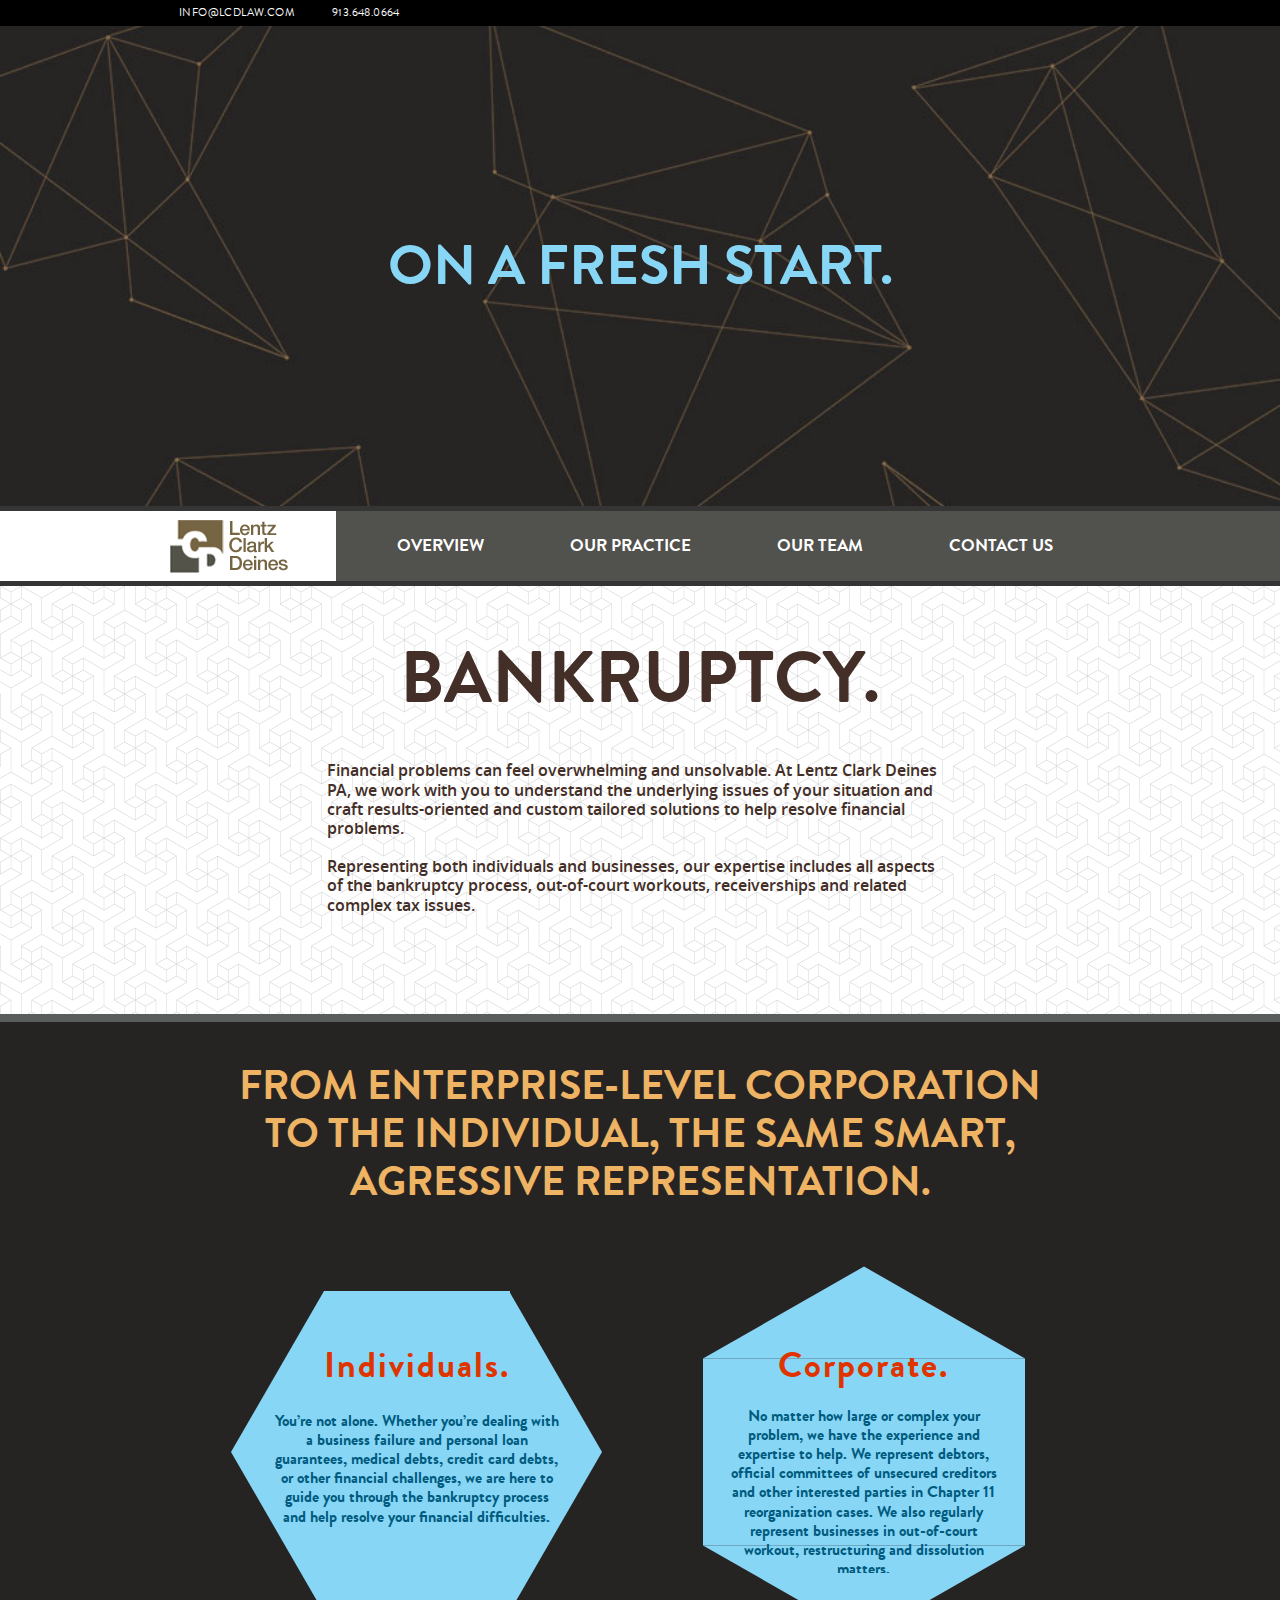
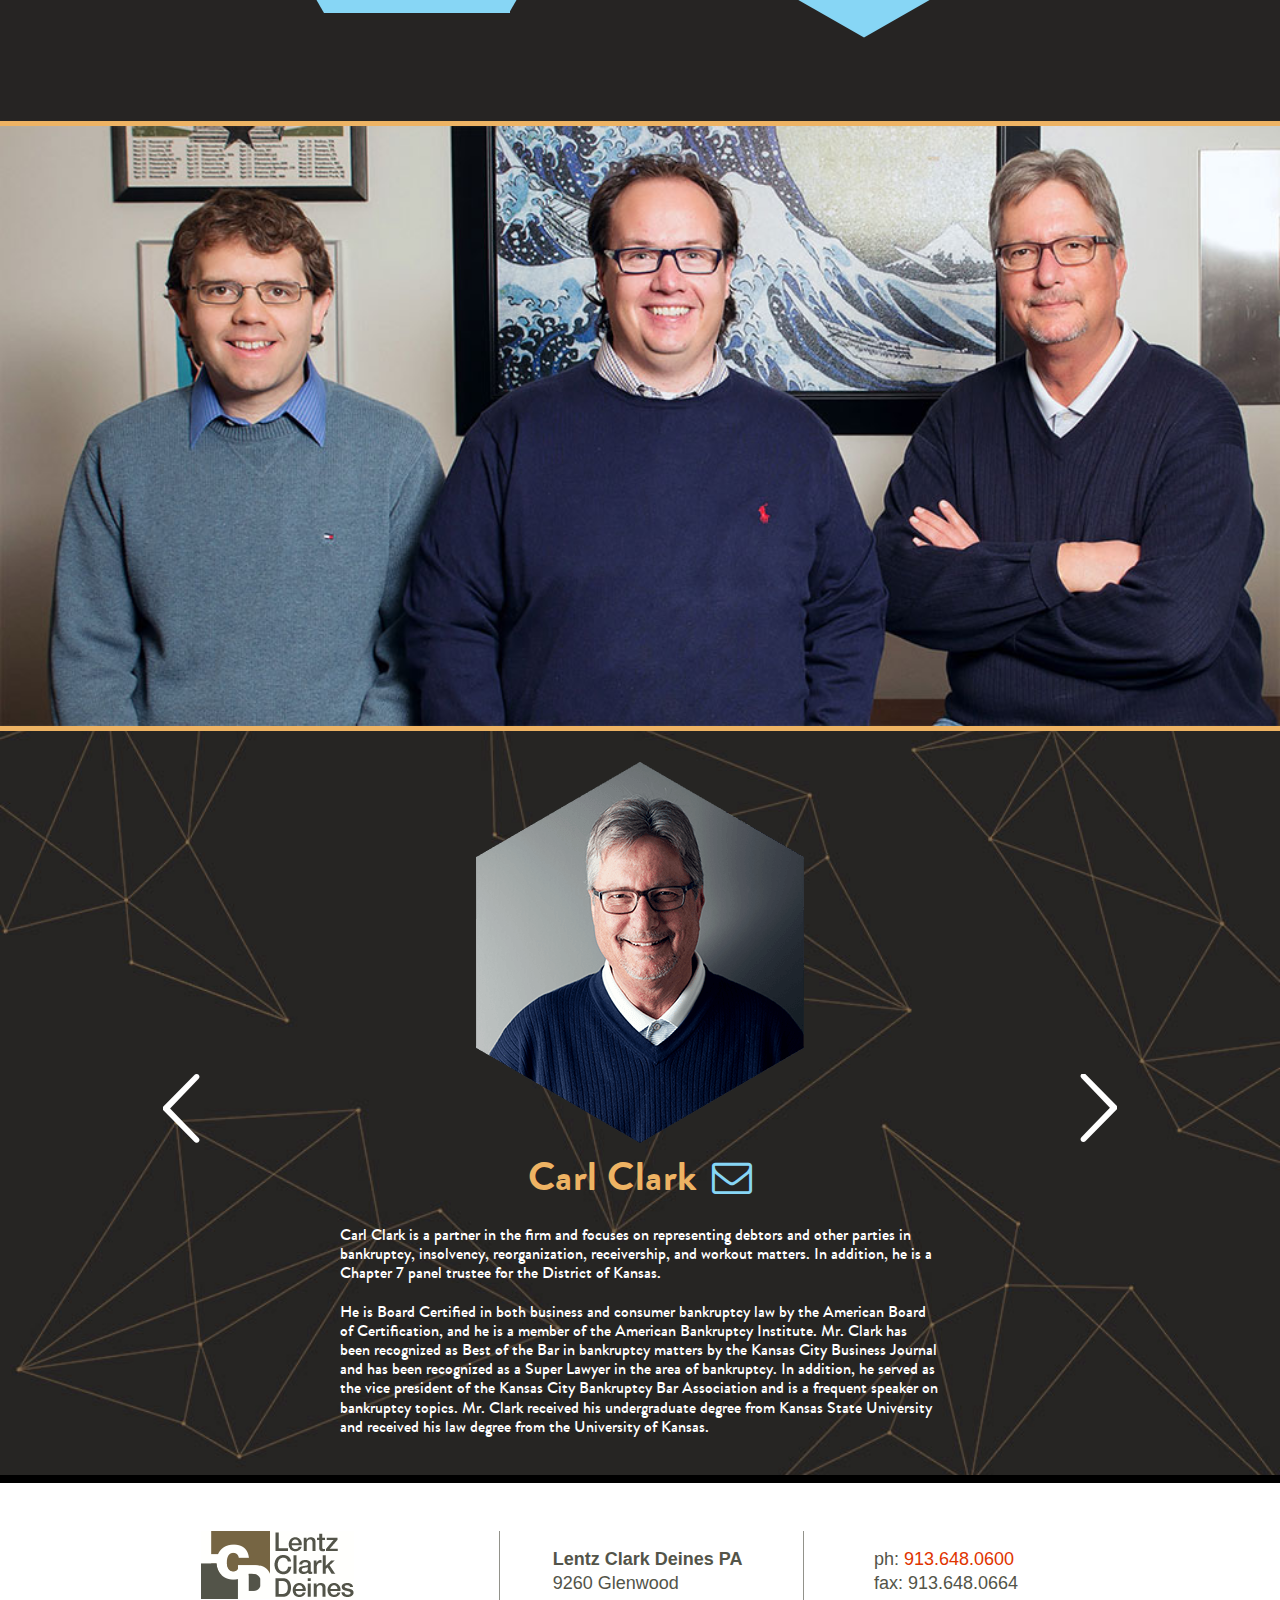
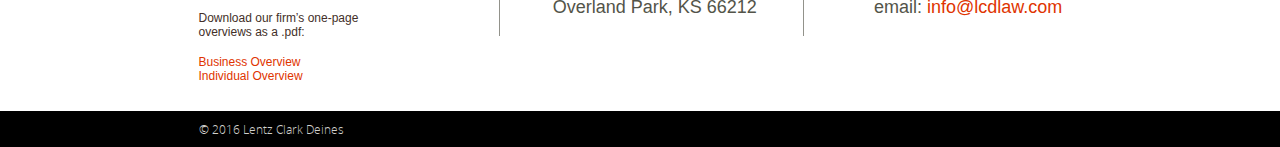
==== commit af5140c8: "fixed mailto links" ====
--- a/index.html
+++ b/index.html
@@ -102,7 +102,7 @@
 							<div class="img-holder">
 								<img src="images/img02.png" alt="">
 							</div>
-							<strong class="title">Carl Clark <a href="mailto:cclark@lcdlaw.com;" class="icon-envelope-o"></a></strong>
+							<strong class="title">Carl Clark <a href="mailto:cclark@lcdlaw.com" class="icon-envelope-o"></a></strong>
 							<p>Carl Clark is a partner in the firm and focuses on representing debtors and other parties in bankruptcy, insolvency, reorganization, receivership, and workout matters. In addition, he is a Chapter 7 panel trustee for the District of Kansas.</p>
 							<p>He is Board Certified in both business and consumer bankruptcy law by the American Board of Certification, and he is a member of the American Bankruptcy Institute. Mr. Clark has been recognized as Best of the Bar in bankruptcy matters by the Kansas City Business Journal and has been recognized as a Super Lawyer in the area of bankruptcy. In addition, he served as the vice president of the Kansas City Bankruptcy Bar Association and is a frequent speaker on bankruptcy topics. Mr. Clark received his undergraduate degree from Kansas State University and received his law degree from the University of Kansas.</p>
 						</div>
@@ -110,7 +110,7 @@
 							<div class="img-holder">
 								<img src="images/diamondjeff.png" alt="Jeff Deines">
 							</div>
-							<strong class="title">Jeff Deines<a href="mailto:jdeines@lcdlaw.com;" class="icon-envelope-o"></a></strong>
+							<strong class="title">Jeff Deines<a href="mailto:jdeines@lcdlaw.com" class="icon-envelope-o"></a></strong>
 							<p>Jeff Deines is a partner in the Firm and has been lead counsel in many large and complex Chapter 11 bankruptcy cases in Kansas and Missouri and is a published author and speaker on bankruptcy topics.</p>
 							<p>Certified in Business Bankruptcy by the American Board of Certification, he has been included on Kansas City Business Journal’s “Best of the Bar” list since 2010 and was recognized as a Kansas and Missouri “Rising Star” by Super Lawyers. He is the former President of the Kansas City Metropolitan Bankruptcy Bar Association.</p>
 							<p>Jeff received his undergraduate degree from The University of Kansas and his law degree from Loyola Law School of Los Angeles. While in law school, Jeff was a member of the Law Review and was on the Dean’s List.</p>
@@ -119,7 +119,7 @@
 							<div class="img-holder">
 								<img src="images/shane.png" alt="Shane McCall">
 							</div>
-							<strong class="title">Shane McCall<a href="smccall@lcdlaw.com;" class="icon-envelope-o"></a></strong>
+							<strong class="title">Shane McCall<a href="mailto:smccall@lcdlaw.com" class="icon-envelope-o"></a></strong>
 							<p>Shane McCall has worked at the firm since the summer of 2009. Mr. McCall focuses on reorganizations, liquidations, receiverships, and other bankruptcy-related matters. He has worked on debtor and creditor issues throughout his career.</p>
 				
 							<p>Mr. McCall has shepherded numerous chapter 11 clients to plan confirmation, while also assisting scores of individuals in receiving relief through successful chapter 7 and chapter 13 bankruptcies. He also represents creditors in bankruptcy proceedings and in connection with receivership actions. When not at work, he enjoys spending time with his wife and son, cooking, and going for walks.</p>
@@ -138,8 +138,8 @@
 					<div class="logo"><a href="#"><img src="images/logo2.png" alt="LentzClarkDeines"></a></div>
 					<p>Download our firm’s one-page <br>overviews as a .pdf:</p>
 					<ul>
-						<li><a href="#">Business Overview</a></li>
-						<li><a href="#">Individual Overview</a></li>
+						<li><a href="docs/lcdflyer_business.pdf">Business Overview</a></li>
+						<li><a href="docs/lcdflyer_personal.pdf">Individual Overview</a></li>
 					</ul>
 				</div>
 				<div class="contact">
